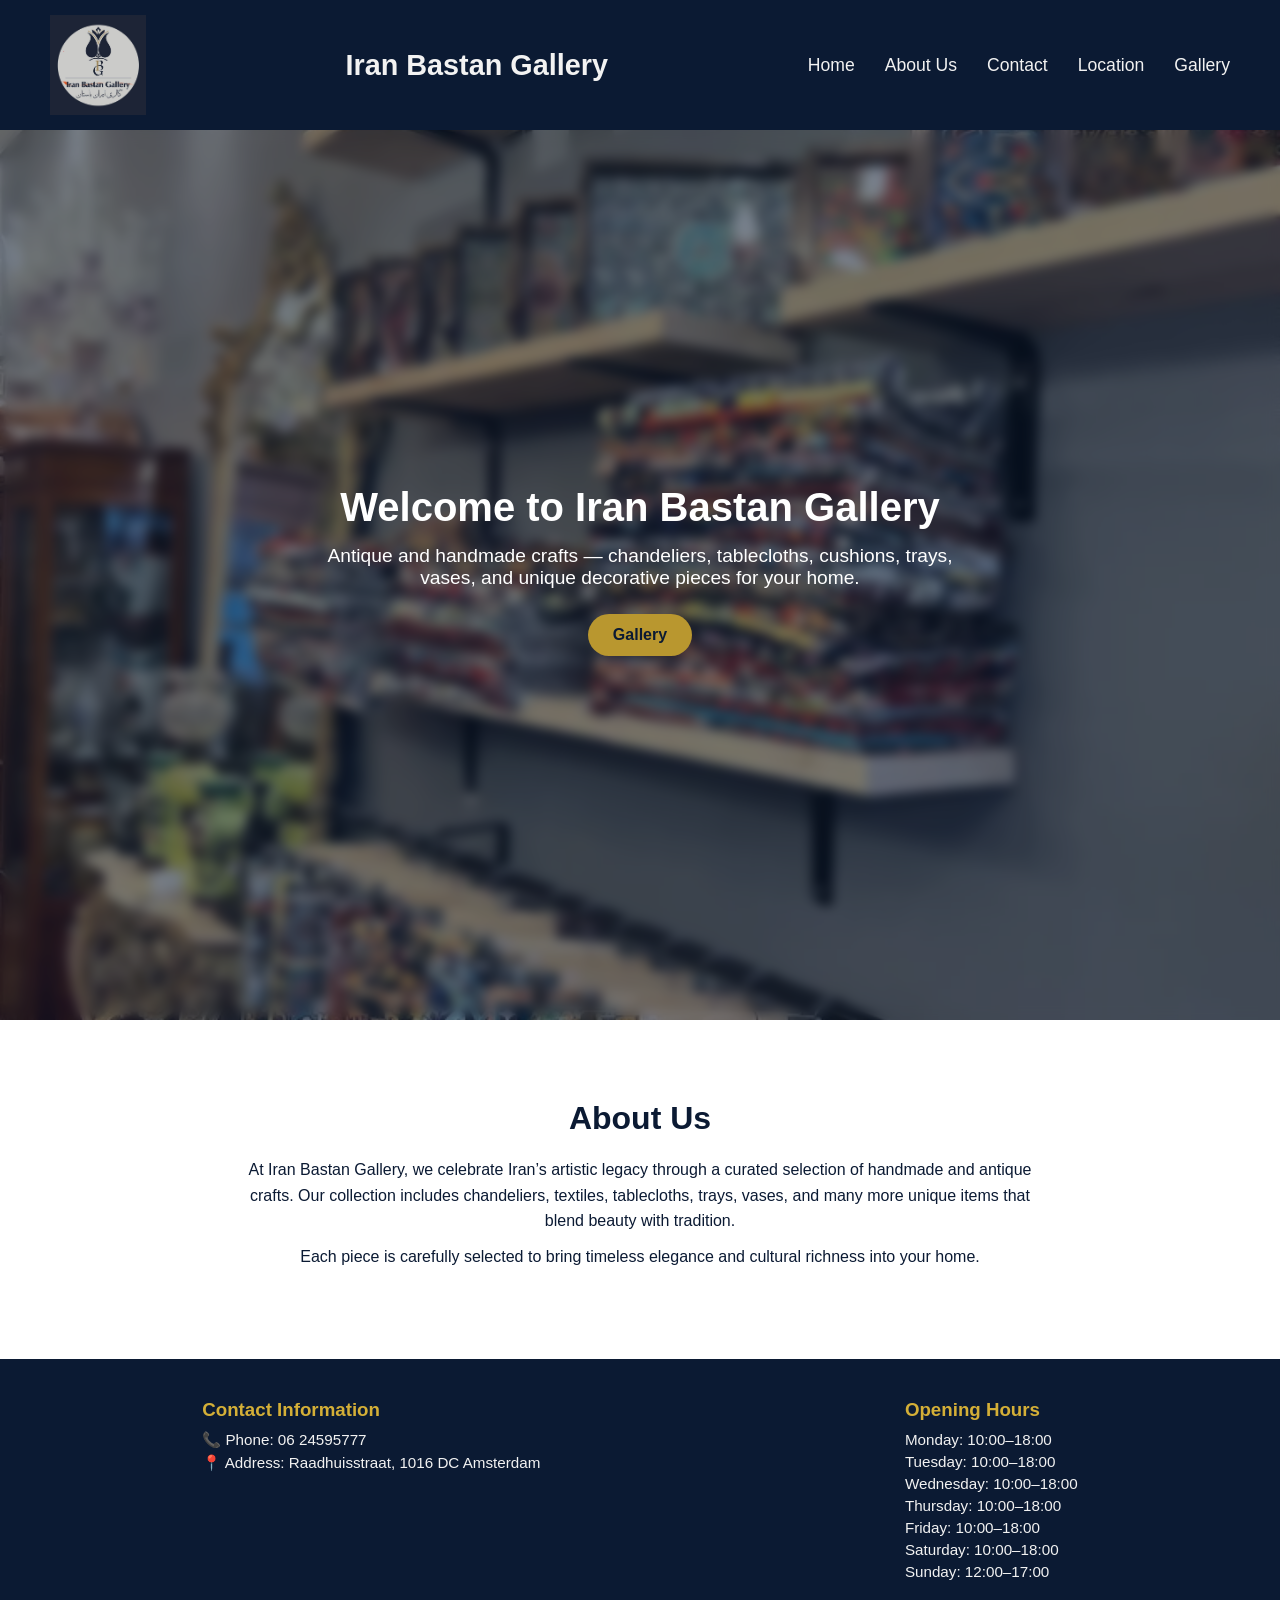
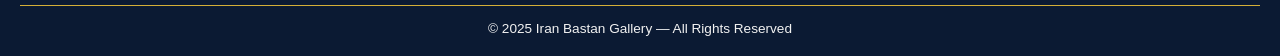
==== index.html @ e0a8ccb2 "Add files via upload" ====
<!DOCTYPE html>
<html lang="nl"> 
<head>
    <meta charset="UTF-8">
    <meta name="viewport" content="width=device-width, initial-scale=1.0">
    <meta name="keywords" content="Iran, Bastan, Gallery, Art, Culture, History">
    <meta name="description" content="Explore the rich cultural heritage and stunning art of Iran at Iran-bastan-gallery. Discover antique and handmade crafts, chandeliers, tablecloths, cushions, trays, vases, and unique decorative pieces for your home.">
    <meta name="author" content="Iran-bastan-gallery">
    <title>Iran Bastan Gallery</title>
    <link rel="stylesheet" href="style/style.css">
</head>

<body>

    <header>
        <img src="image/Logo .jpg" alt="Iran Bastan Gallery Logo" class="logo">
        <h1>Iran Bastan Gallery</h1>
        <nav>
            <ul>
                <li><a href="#home">Home</a></li>
                <li><a href="#about">About Us</a></li>
                <li><a href="#contact">Contact</a></li>
                <li><a href="#contact">Location</a></li>
                <li><a href="gallary.html">Gallery</a></li>
            </ul>
        </nav>
    </header>

    <section id="home" class="hero">
        <div class="hero-overlay"></div>
        <div class="hero-text">
            <h2>Welcome to Iran Bastan Gallery</h2>
            <p>Antique and handmade crafts — chandeliers, tablecloths, cushions, trays, vases, and unique decorative pieces for your home.</p>
            <a href="gallary.html" class="btn btn-gallery">Gallery</a>
        </div>
    </section>

    <!-- ABOUT SECTION -->
    <section id="about" class="about">
        <h2>About Us</h2>
        <p>At Iran Bastan Gallery, we celebrate Iran’s artistic legacy through a curated selection of handmade and antique crafts. Our collection includes chandeliers, textiles, tablecloths, trays, vases, and many more unique items that blend beauty with tradition.</p>
        <p>Each piece is carefully selected to bring timeless elegance and cultural richness into your home.</p>
    </section>

    <!-- FOOTER -->
    <footer id="contact">
        <div class="footer-content">
            <div class="footer-section">
                <h3>Contact Information</h3>
                <p>📞 Phone: 06 24595777</p>
                <p>📍 Address: Raadhuisstraat, 1016 DC Amsterdam</p>
            </div>
            <div class="footer-section">
                <h3>Opening Hours</h3>
                <p>Monday: 10:00–18:00</p>
                <p>Tuesday: 10:00–18:00</p>
                <p>Wednesday: 10:00–18:00</p>
                <p>Thursday: 10:00–18:00</p>
                <p>Friday: 10:00–18:00</p>
                <p>Saturday: 10:00–18:00</p>
                <p>Sunday: 12:00–17:00</p>
            </div>
        </div>
        <div class="footer-bottom">
            <p>© 2025 Iran Bastan Gallery — All Rights Reserved</p>
        </div>
    </footer>
</body>
</html>
---- style/style.css ----
* {
    margin: 0;
    padding: 0;
    box-sizing: border-box;
}

/* Algemene instellingen */
body {
    font-family: 'Poppins', sans-serif;
    background-color: #f9f9f9;
    color: #0b1a33;
    padding-top: 120px; /* ruimte voor vaste header */
}

/* HEADER */
header {
    width: 100%;
    position: fixed;
    top: 0;
    left: 0;
    background-color: #0b1a33;
    display: flex;
    justify-content: space-between;
    align-items: center;
    padding: 15px 50px;
    z-index: 1000;
}

/* Logo */
header .logo {
    height: 100px;
    width: auto;
    object-fit: contain;
}

/* Titel */
header h1 {
    color: #f2f2f2;
    font-size: 1.8rem;
    font-weight: 600;
}

/* Navigatie */
nav ul {
    list-style: none; /* Verwijdert eventuele lijststippen */
    display: flex;
    gap: 30px;
}

nav a {
    text-decoration: none;
    color: #f2f2f2;
    font-weight: 500;
    font-size: 1.1rem;
    transition: color 0.3s ease, transform 0.2s ease;
}

nav a:hover,
nav li.active a { /* Stijl voor de actieve link in de navigatie */
    color: #d4af37;
    transform: scale(1.05);
}

/* HERO SECTION met achtergrondfoto (Alleen voor Homepage) */
.hero {
    position: relative;
    background: url('../image/foto2.webp') center/cover no-repeat;
    height: 100vh;
    display: flex;
    align-items: center;
    justify-content: center;
    text-align: center;
    overflow: hidden;
}

/* Lichte en blurry overlay */
.hero-overlay {
    position: absolute;
    top: 0;
    left: 0;
    width: 100%;
    height: 100%;
    backdrop-filter: blur(6px);
    background-color: rgba(11, 26, 51, 0.55); /* donkerblauw met transparantie */
}

/* Tekst bovenop de foto */
.hero-text {
    position: relative;
    color: #fff;
    max-width: 700px;
    z-index: 1;
    padding: 20px;
}

.hero h2 {
    font-size: 2.5rem;
    margin-bottom: 15px;
}

.hero p {
    font-size: 1.2rem;
    margin-bottom: 25px;
}

/* Knop */
.btn {
    display: inline-block;
    background-color: #d4af37;
    color: #0b1a33;
    padding: 12px 25px;
    text-decoration: none;
    border-radius: 30px;
    font-weight: 600;
    transition: background 0.3s ease, transform 0.2s ease;
}

.btn:hover {
    background-color: #b9972f;
    transform: scale(1.05);
}

/* HERO KNOP NAAR GALLERY OP HOMEPAGE */
.btn-gallery {
    background-color: #b9972f;
    color: #0b1a33;
}

.btn-gallery:hover {
    background-color: #d4af37;
    transform: scale(1.05);
}

/* ABOUT SECTION (Alleen voor Homepage/About Us) */
.about {
    text-align: center;
    padding: 80px 20px;
    background-color: #fff;
}

.about h2 {
    font-size: 2rem;
    margin-bottom: 20px;
}

.about p {
    max-width: 800px;
    margin: 10px auto;
    line-height: 1.6;
}

/* FOOTER */
footer {
    background-color: #0b1a33;
    color: #f2f2f2;
    padding: 40px 20px 20px 20px;
}

.footer-content {
    display: flex;
    flex-wrap: wrap;
    justify-content: space-around;
    gap: 40px;
    text-align: left;
    max-width: 1200px;
    margin: 0 auto;
}

.footer-section h3 {
    color: #d4af37;
    margin-bottom: 10px;
}

.footer-section p {
    margin-bottom: 5px;
    font-size: 0.95rem;
}

.footer-bottom {
    text-align: center;
    border-top: 1px solid #d4af37;
    margin-top: 20px;
    padding-top: 15px;
    font-size: 0.85rem;
}


/* GALLERY SPECIFIC STYLES */

/* VASTE HEADER ALLEEN VOOR GALLERY (wordt al via .fixed-header gebruikt) */

/* GALLERY SECTION */
.gallery {
    padding: 160px 20px 80px 20px; /* top-padding zodat content niet onder header valt */
    background-color: #f2f2f2;
    text-align: center;
    min-height: 100vh; /* Zorgt ervoor dat de footer onderaan staat, ook bij weinig content */
}

.gallery h2 {
    font-size: 2rem;
    margin-bottom: 40px;
    color: #0b1a33;
}

/* GRID VOOR FOTO'S EN VIDEO'S */
.gallery-container {
    display: grid;
    /* Responsive grid met een minimale kolombreedte van 280px */
    grid-template-columns: repeat(auto-fit, minmax(280px, 1fr)); 
    gap: 20px;
    justify-items: center;
    max-width: 1400px;
    margin: 0 auto;
}

.gallery-item {
    overflow: hidden;
    border-radius: 15px;
    box-shadow: 0 5px 15px rgba(0,0,0,0.2);
    transition: transform 0.3s ease, box-shadow 0.3s ease;
    width: 100%; /* Zorgt ervoor dat het item de volledige grid-kolom breedte inneemt */
}

/* Essentieel: Zorgt dat zowel foto's als video's mooi in de grid passen */
.gallery-item img,
.gallery-item video {
    width: 100%;
    height: 100%; /* Zorgt dat het de container vult */
    display: block;
    object-fit: cover; /* Belangrijk voor uniformiteit in de grid */
    border-radius: 10px;
}

/* Om de hoogte van de video/foto's in de grid te uniformeren. 
Dit maakt alle items even groot (vierkant) tenzij je video's/foto's in een vaste ratio zijn. */
.gallery-item {
    aspect-ratio: 16 / 9; /* Een veelgebruikte video/afbeeldingsratio */
}


.gallery-item:hover {
    transform: scale(1.03); /* Iets subtieler effect */
    box-shadow: 0 10px 20px rgba(0,0,0,0.3);
}

/* MEDIA QUERIES voor kleinere schermen */
@media (max-width: 900px) {
    header {
        flex-direction: column;
        text-align: center;
        padding: 10px 20px;
    }

    header h1 {
        font-size: 1.5rem;
        margin: 5px 0;
    }

    header .logo {
        height: 70px;
    }

    nav ul {
        gap: 15px;
        padding: 5px 0 10px 0;
    }

    body {
        padding-top: 170px; /* Meer ruimte voor de verticale header */
    }

    .gallery {
        padding-top: 200px; /* Meer ruimte voor de verticale header in gallery */
    }

    .footer-content {
        flex-direction: column;
        text-align: center;
        gap: 20px;
    }
}

@media (max-width: 500px) {
    nav ul {
        flex-wrap: wrap;
        justify-content: center;
    }

    nav a {
        font-size: 1rem;
    }

    .gallery-container {
        grid-template-columns: 1fr; /* 1 kolom op zeer kleine schermen */
    }

    .gallery-item {
        aspect-ratio: 4 / 3; /* Andere ratio voor mobiel */
    }
}
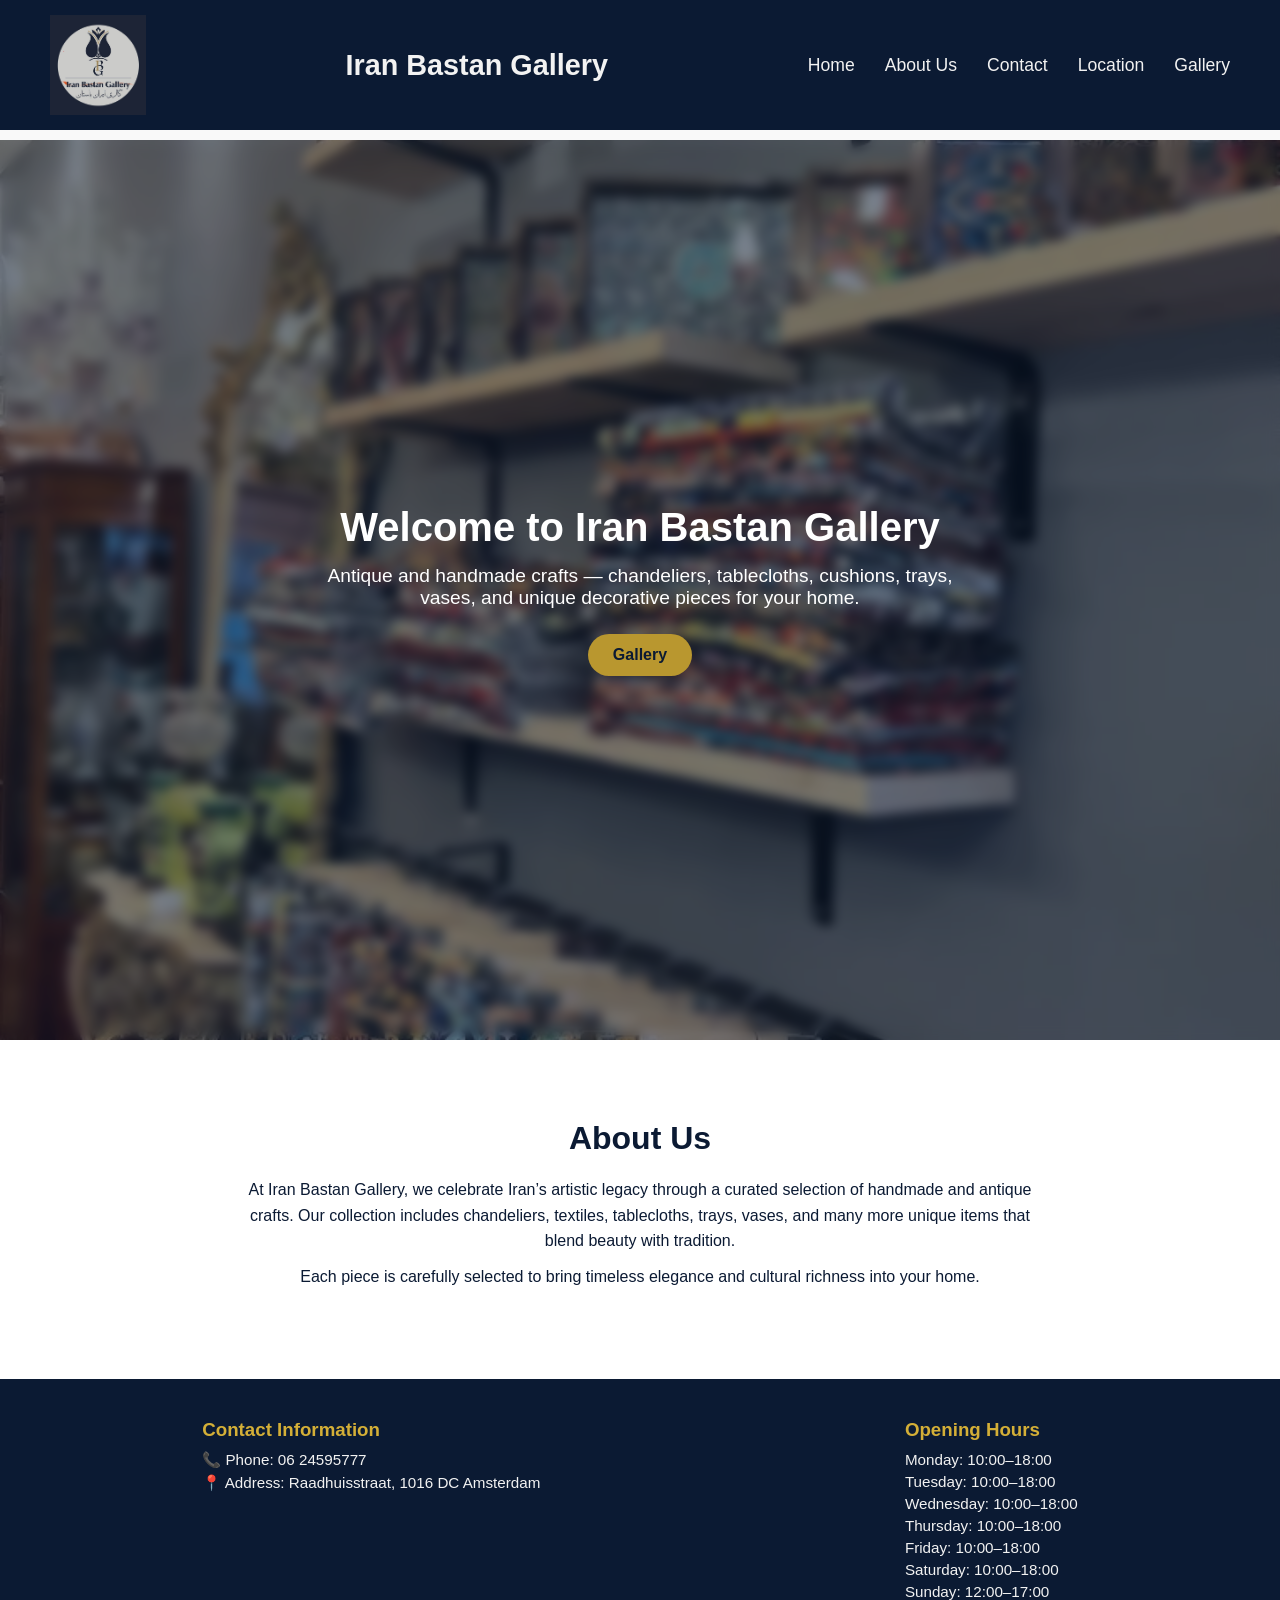
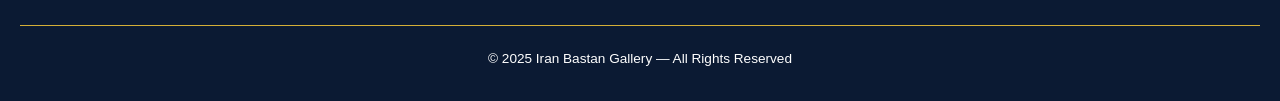
==== commit 6438f916: "Add files via upload" ====
--- a/index.html
+++ b/index.html
@@ -4,15 +4,16 @@
     <meta charset="UTF-8">
     <meta name="viewport" content="width=device-width, initial-scale=1.0">
     <meta name="keywords" content="Iran, Bastan, Gallery, Art, Culture, History">
-    <meta name="description" content="Explore the rich cultural heritage and stunning art of Iran at Iran-bastan-gallery. Discover antique and handmade crafts, chandeliers, tablecloths, cushions, trays, vases, and unique decorative pieces for your home.">
-    <meta name="author" content="Iran-bastan-gallery">
+    <meta name="description" content="Explore the rich cultural heritage and stunning art of Iran at Iran Bastan Gallery. Discover antique and handmade crafts, chandeliers, tablecloths, cushions, trays, vases, and unique decorative pieces for your home.">
+    <meta name="author" content="Iran Bastan Gallery">
     <title>Iran Bastan Gallery</title>
     <link rel="stylesheet" href="style/style.css">
 </head>
 
 <body>
 
-    <header>
+    <!-- ✅ Toegevoegde class -->
+    <header class="fixed-header">
         <img src="image/Logo .jpg" alt="Iran Bastan Gallery Logo" class="logo">
         <h1>Iran Bastan Gallery</h1>
         <nav>
@@ -35,14 +36,12 @@
         </div>
     </section>
 
-    <!-- ABOUT SECTION -->
     <section id="about" class="about">
         <h2>About Us</h2>
         <p>At Iran Bastan Gallery, we celebrate Iran’s artistic legacy through a curated selection of handmade and antique crafts. Our collection includes chandeliers, textiles, tablecloths, trays, vases, and many more unique items that blend beauty with tradition.</p>
         <p>Each piece is carefully selected to bring timeless elegance and cultural richness into your home.</p>
     </section>
 
-    <!-- FOOTER -->
     <footer id="contact">
         <div class="footer-content">
             <div class="footer-section">
@@ -65,5 +64,6 @@
             <p>© 2025 Iran Bastan Gallery — All Rights Reserved</p>
         </div>
     </footer>
+
 </body>
-</html>+</html>
--- a/style/style.css
+++ b/style/style.css
@@ -1,3 +1,4 @@
+/* RESET */
 * {
     margin: 0;
     padding: 0;
@@ -9,11 +10,12 @@
     font-family: 'Poppins', sans-serif;
     background-color: #f9f9f9;
     color: #0b1a33;
-    padding-top: 120px; /* ruimte voor vaste header */
+    padding-top: 140px; /* ruimte voor vaste header */
 }
 
 /* HEADER */
-header {
+header,
+.fixed-header {
     width: 100%;
     position: fixed;
     top: 0;
@@ -27,7 +29,8 @@
 }
 
 /* Logo */
-header .logo {
+header .logo,
+.fixed-header .logo {
     height: 100px;
     width: auto;
     object-fit: contain;
@@ -42,7 +45,7 @@
 
 /* Navigatie */
 nav ul {
-    list-style: none; /* Verwijdert eventuele lijststippen */
+    list-style: none;
     display: flex;
     gap: 30px;
 }
@@ -56,12 +59,12 @@
 }
 
 nav a:hover,
-nav li.active a { /* Stijl voor de actieve link in de navigatie */
+nav li.active a {
     color: #d4af37;
     transform: scale(1.05);
 }
 
-/* HERO SECTION met achtergrondfoto (Alleen voor Homepage) */
+/* HERO SECTION */
 .hero {
     position: relative;
     background: url('../image/foto2.webp') center/cover no-repeat;
@@ -73,7 +76,6 @@
     overflow: hidden;
 }
 
-/* Lichte en blurry overlay */
 .hero-overlay {
     position: absolute;
     top: 0;
@@ -81,10 +83,9 @@
     width: 100%;
     height: 100%;
     backdrop-filter: blur(6px);
-    background-color: rgba(11, 26, 51, 0.55); /* donkerblauw met transparantie */
-}
-
-/* Tekst bovenop de foto */
+    background-color: rgba(11, 26, 51, 0.55);
+}
+
 .hero-text {
     position: relative;
     color: #fff;
@@ -103,7 +104,7 @@
     margin-bottom: 25px;
 }
 
-/* Knop */
+/* Knoppen */
 .btn {
     display: inline-block;
     background-color: #d4af37;
@@ -120,7 +121,6 @@
     transform: scale(1.05);
 }
 
-/* HERO KNOP NAAR GALLERY OP HOMEPAGE */
 .btn-gallery {
     background-color: #b9972f;
     color: #0b1a33;
@@ -128,10 +128,9 @@
 
 .btn-gallery:hover {
     background-color: #d4af37;
-    transform: scale(1.05);
-}
-
-/* ABOUT SECTION (Alleen voor Homepage/About Us) */
+}
+
+/* ABOUT SECTION */
 .about {
     text-align: center;
     padding: 80px 20px;
@@ -177,24 +176,21 @@
 }
 
 .footer-bottom {
+    background: #0b1a33;
+    color: #fff;
     text-align: center;
     border-top: 1px solid #d4af37;
     margin-top: 20px;
-    padding-top: 15px;
+    padding: 25px 0 15px 0;
     font-size: 0.85rem;
 }
-
-
-/* GALLERY SPECIFIC STYLES */
-
-/* VASTE HEADER ALLEEN VOOR GALLERY (wordt al via .fixed-header gebruikt) */
 
 /* GALLERY SECTION */
 .gallery {
-    padding: 160px 20px 80px 20px; /* top-padding zodat content niet onder header valt */
+    padding: 160px 20px 80px 20px;
     background-color: #f2f2f2;
     text-align: center;
-    min-height: 100vh; /* Zorgt ervoor dat de footer onderaan staat, ook bij weinig content */
+    min-height: 100vh;
 }
 
 .gallery h2 {
@@ -203,11 +199,16 @@
     color: #0b1a33;
 }
 
-/* GRID VOOR FOTO'S EN VIDEO'S */
+.video-title {
+    margin: 70px 0 30px 0;
+    font-size: 2rem;
+    color: #0b1a33;
+}
+
+/* GRID */
 .gallery-container {
     display: grid;
-    /* Responsive grid met een minimale kolombreedte van 280px */
-    grid-template-columns: repeat(auto-fit, minmax(280px, 1fr)); 
+    grid-template-columns: repeat(auto-fit, minmax(280px, 1fr));
     gap: 20px;
     justify-items: center;
     max-width: 1400px;
@@ -219,32 +220,78 @@
     border-radius: 15px;
     box-shadow: 0 5px 15px rgba(0,0,0,0.2);
     transition: transform 0.3s ease, box-shadow 0.3s ease;
-    width: 100%; /* Zorgt ervoor dat het item de volledige grid-kolom breedte inneemt */
-}
-
-/* Essentieel: Zorgt dat zowel foto's als video's mooi in de grid passen */
+    width: 100%;
+    aspect-ratio: 16 / 9;
+}
+
 .gallery-item img,
 .gallery-item video {
     width: 100%;
-    height: 100%; /* Zorgt dat het de container vult */
+    height: 100%;
     display: block;
-    object-fit: cover; /* Belangrijk voor uniformiteit in de grid */
+    object-fit: cover;
     border-radius: 10px;
 }
 
-/* Om de hoogte van de video/foto's in de grid te uniformeren. 
-Dit maakt alle items even groot (vierkant) tenzij je video's/foto's in een vaste ratio zijn. */
-.gallery-item {
-    aspect-ratio: 16 / 9; /* Een veelgebruikte video/afbeeldingsratio */
-}
-
-
+/* VIDEO AANPASSINGEN */
+.gallery-item.video-item {
+    aspect-ratio: 16 / 10;
+    position: relative;
+}
+
+.gallery-item.video-item video {
+    border-bottom: 4px solid #d4af37;
+}
+
+.gallery-item.video-item::after {
+    content: "VIDEO";
+    position: absolute;
+    bottom: 6px;
+    right: 10px;
+    background: rgba(0,0,0,0.6);
+    color: #fff;
+    padding: 3px 8px;
+    font-size: 0.75rem;
+    border-radius: 4px;
+}
+
+/* HOVER EFFECT */
 .gallery-item:hover {
-    transform: scale(1.03); /* Iets subtieler effect */
+    transform: scale(1.03);
     box-shadow: 0 10px 20px rgba(0,0,0,0.3);
 }
 
-/* MEDIA QUERIES voor kleinere schermen */
+/* LIGHTBOX */
+#lightbox {
+    position: fixed;
+    top: 0;
+    left: 0;
+    width: 100%;
+    height: 100%;
+    background: rgba(0,0,0,0.85);
+    display: none;
+    justify-content: center;
+    align-items: center;
+    z-index: 2000;
+}
+
+#lightbox-content img,
+#lightbox-content video {
+    max-width: 90%;
+    max-height: 90%;
+    border-radius: 10px;
+}
+
+#closeBtn {
+    position: absolute;
+    top: 25px;
+    right: 40px;
+    font-size: 3rem;
+    color: white;
+    cursor: pointer;
+}
+
+/* MEDIA QUERIES */
 @media (max-width: 900px) {
     header {
         flex-direction: column;
@@ -267,11 +314,11 @@
     }
 
     body {
-        padding-top: 170px; /* Meer ruimte voor de verticale header */
+        padding-top: 170px;
     }
 
     .gallery {
-        padding-top: 200px; /* Meer ruimte voor de verticale header in gallery */
+        padding-top: 200px;
     }
 
     .footer-content {
@@ -280,22 +327,3 @@
         gap: 20px;
     }
 }
-
-@media (max-width: 500px) {
-    nav ul {
-        flex-wrap: wrap;
-        justify-content: center;
-    }
-
-    nav a {
-        font-size: 1rem;
-    }
-
-    .gallery-container {
-        grid-template-columns: 1fr; /* 1 kolom op zeer kleine schermen */
-    }
-
-    .gallery-item {
-        aspect-ratio: 4 / 3; /* Andere ratio voor mobiel */
-    }
-}
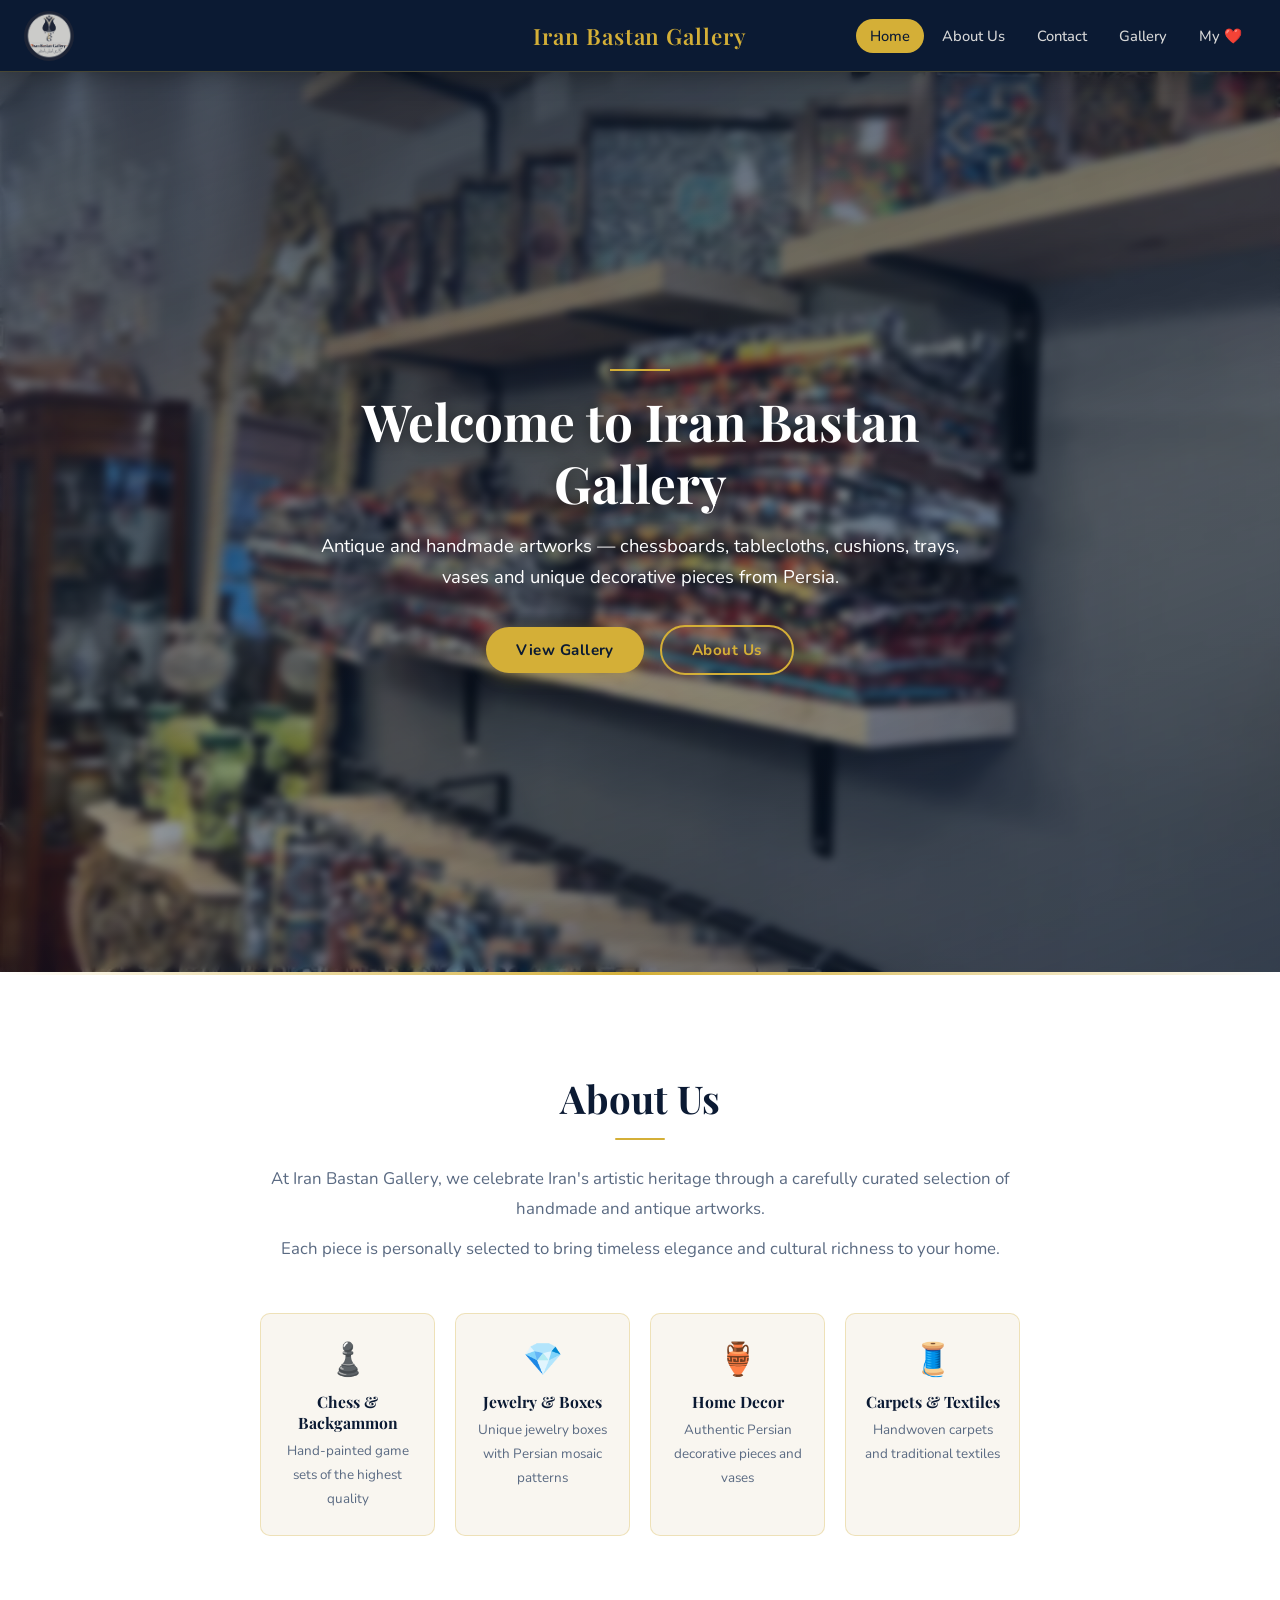
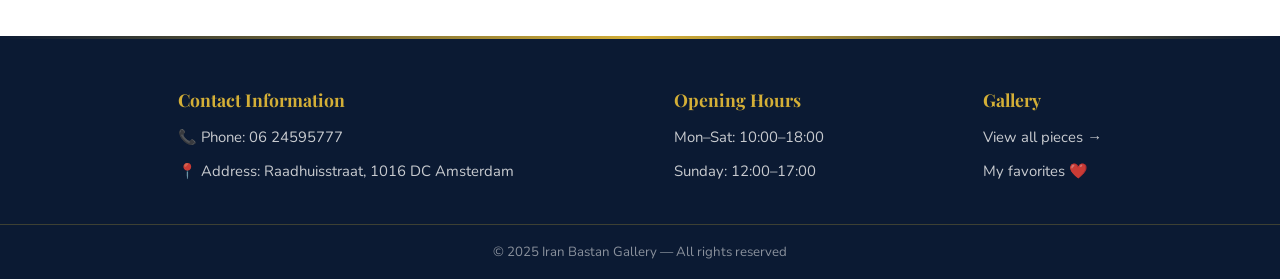
==== commit acfe1c59: "Add files via upload" ====
--- a/index.html
+++ b/index.html
@@ -1,69 +1,106 @@
-<!DOCTYPE html>
-<html lang="nl"> 
-<head>
-    <meta charset="UTF-8">
-    <meta name="viewport" content="width=device-width, initial-scale=1.0">
-    <meta name="keywords" content="Iran, Bastan, Gallery, Art, Culture, History">
-    <meta name="description" content="Explore the rich cultural heritage and stunning art of Iran at Iran Bastan Gallery. Discover antique and handmade crafts, chandeliers, tablecloths, cushions, trays, vases, and unique decorative pieces for your home.">
-    <meta name="author" content="Iran Bastan Gallery">
-    <title>Iran Bastan Gallery</title>
-    <link rel="stylesheet" href="style/style.css">
-</head>
-
-<body>
-
-    <!-- ✅ Toegevoegde class -->
-    <header class="fixed-header">
-        <img src="image/Logo .jpg" alt="Iran Bastan Gallery Logo" class="logo">
-        <h1>Iran Bastan Gallery</h1>
-        <nav>
-            <ul>
-                <li><a href="#home">Home</a></li>
-                <li><a href="#about">About Us</a></li>
-                <li><a href="#contact">Contact</a></li>
-                <li><a href="#contact">Location</a></li>
-                <li><a href="gallary.html">Gallery</a></li>
-            </ul>
-        </nav>
-    </header>
-
-    <section id="home" class="hero">
-        <div class="hero-overlay"></div>
-        <div class="hero-text">
-            <h2>Welcome to Iran Bastan Gallery</h2>
-            <p>Antique and handmade crafts — chandeliers, tablecloths, cushions, trays, vases, and unique decorative pieces for your home.</p>
-            <a href="gallary.html" class="btn btn-gallery">Gallery</a>
-        </div>
-    </section>
-
-    <section id="about" class="about">
-        <h2>About Us</h2>
-        <p>At Iran Bastan Gallery, we celebrate Iran’s artistic legacy through a curated selection of handmade and antique crafts. Our collection includes chandeliers, textiles, tablecloths, trays, vases, and many more unique items that blend beauty with tradition.</p>
-        <p>Each piece is carefully selected to bring timeless elegance and cultural richness into your home.</p>
-    </section>
-
-    <footer id="contact">
-        <div class="footer-content">
-            <div class="footer-section">
-                <h3>Contact Information</h3>
-                <p>📞 Phone: 06 24595777</p>
-                <p>📍 Address: Raadhuisstraat, 1016 DC Amsterdam</p>
-            </div>
-            <div class="footer-section">
-                <h3>Opening Hours</h3>
-                <p>Monday: 10:00–18:00</p>
-                <p>Tuesday: 10:00–18:00</p>
-                <p>Wednesday: 10:00–18:00</p>
-                <p>Thursday: 10:00–18:00</p>
-                <p>Friday: 10:00–18:00</p>
-                <p>Saturday: 10:00–18:00</p>
-                <p>Sunday: 12:00–17:00</p>
-            </div>
-        </div>
-        <div class="footer-bottom">
-            <p>© 2025 Iran Bastan Gallery — All Rights Reserved</p>
-        </div>
-    </footer>
-
-</body>
-</html>
+<!DOCTYPE html>
+<html lang="en">
+<head>
+    <meta charset="UTF-8">
+    <meta name="viewport" content="width=device-width, initial-scale=1.0">
+    <meta name="keywords" content="Iran, Bastan, Gallery, Art, Culture, Crafts, Amsterdam">
+    <meta name="description" content="Iran Bastan Gallery — Handmade and antique Persian artworks in Amsterdam. Chessboards, jewelry boxes, carpets and more.">
+    <meta name="author" content="Iran Bastan Gallery">
+    <title>Iran Bastan Gallery</title>
+    <link rel="stylesheet" href="style/style.css">
+    <link rel="preconnect" href="https://fonts.googleapis.com">
+</head>
+<body>
+
+<!-- HEADER -->
+<header class="fixed-header">
+    <img src="image/Logo .jpg" alt="Iran Bastan Gallery Logo" class="logo">
+    <h1>Iran Bastan Gallery</h1>
+    <button class="hamburger" id="hamburger" aria-label="Open menu">
+        <span></span><span></span><span></span>
+    </button>
+    <nav id="main-nav">
+        <ul>
+            <li class="active"><a href="index.html">Home</a></li>
+            <li><a href="#about">About Us</a></li>
+            <li><a href="#contact">Contact</a></li>
+            <li><a href="gallary.html">Gallery</a></li>
+            <li><a href="heart.html">My ❤️</a></li>
+        </ul>
+    </nav>
+</header>
+
+<!-- HERO -->
+<section id="home" class="hero">
+    <div class="hero-overlay"></div>
+    <div class="hero-text">
+        <span class="hero-ornament"></span>
+        <h2>Welcome to Iran Bastan Gallery</h2>
+        <p>Antique and handmade artworks — chessboards, tablecloths, cushions, trays, vases and unique decorative pieces from Persia.</p>
+        <div class="hero-buttons">
+            <a href="gallary.html" class="btn">View Gallery</a>
+            <a href="#about" class="btn btn-outline">About Us</a>
+        </div>
+    </div>
+</section>
+
+<!-- ABOUT -->
+<section id="about" class="about">
+    <div class="about-inner reveal">
+        <h2>About Us</h2>
+        <div class="about-divider"></div>
+        <p>At Iran Bastan Gallery, we celebrate Iran's artistic heritage through a carefully curated selection of handmade and antique artworks.</p>
+        <p>Each piece is personally selected to bring timeless elegance and cultural richness to your home.</p>
+
+        <div class="about-features">
+            <div class="feature-card reveal">
+                <div class="feature-icon">♟️</div>
+                <h3>Chess & Backgammon</h3>
+                <p>Hand-painted game sets of the highest quality</p>
+            </div>
+            <div class="feature-card reveal">
+                <div class="feature-icon">💎</div>
+                <h3>Jewelry & Boxes</h3>
+                <p>Unique jewelry boxes with Persian mosaic patterns</p>
+            </div>
+            <div class="feature-card reveal">
+                <div class="feature-icon">🏺</div>
+                <h3>Home Decor</h3>
+                <p>Authentic Persian decorative pieces and vases</p>
+            </div>
+            <div class="feature-card reveal">
+                <div class="feature-icon">🧵</div>
+                <h3>Carpets & Textiles</h3>
+                <p>Handwoven carpets and traditional textiles</p>
+            </div>
+        </div>
+    </div>
+</section>
+
+<!-- FOOTER / CONTACT -->
+<footer id="contact">
+    <div class="footer-content">
+        <div class="footer-section">
+            <h3>Contact Information</h3>
+            <p>📞 Phone: 06 24595777</p>
+            <p>📍 Address: Raadhuisstraat, 1016 DC Amsterdam</p>
+        </div>
+        <div class="footer-section">
+            <h3>Opening Hours</h3>
+            <p>Mon–Sat: 10:00–18:00</p>
+            <p>Sunday: 12:00–17:00</p>
+        </div>
+        <div class="footer-section">
+            <h3>Gallery</h3>
+            <p><a href="gallary.html" style="color:inherit;text-decoration:none;">View all pieces →</a></p>
+            <p><a href="heart.html" style="color:inherit;text-decoration:none;">My favorites ❤️</a></p>
+        </div>
+    </div>
+    <div class="footer-bottom">
+        <p>© 2025 Iran Bastan Gallery — All rights reserved</p>
+    </div>
+</footer>
+
+<script src="script/script.js"></script>
+</body>
+</html>
--- a/style/style.css
+++ b/style/style.css
@@ -1,329 +1,575 @@
-/* RESET */
-* {
-    margin: 0;
-    padding: 0;
-    box-sizing: border-box;
-}
-
-/* Algemene instellingen */
-body {
-    font-family: 'Poppins', sans-serif;
-    background-color: #f9f9f9;
-    color: #0b1a33;
-    padding-top: 140px; /* ruimte voor vaste header */
-}
-
-/* HEADER */
-header,
-.fixed-header {
-    width: 100%;
-    position: fixed;
-    top: 0;
-    left: 0;
-    background-color: #0b1a33;
-    display: flex;
-    justify-content: space-between;
-    align-items: center;
-    padding: 15px 50px;
-    z-index: 1000;
-}
-
-/* Logo */
-header .logo,
-.fixed-header .logo {
-    height: 100px;
-    width: auto;
-    object-fit: contain;
-}
-
-/* Titel */
-header h1 {
-    color: #f2f2f2;
-    font-size: 1.8rem;
-    font-weight: 600;
-}
-
-/* Navigatie */
-nav ul {
-    list-style: none;
-    display: flex;
-    gap: 30px;
-}
-
-nav a {
-    text-decoration: none;
-    color: #f2f2f2;
-    font-weight: 500;
-    font-size: 1.1rem;
-    transition: color 0.3s ease, transform 0.2s ease;
-}
-
-nav a:hover,
-nav li.active a {
-    color: #d4af37;
-    transform: scale(1.05);
-}
-
-/* HERO SECTION */
-.hero {
-    position: relative;
-    background: url('../image/foto2.webp') center/cover no-repeat;
-    height: 100vh;
-    display: flex;
-    align-items: center;
-    justify-content: center;
-    text-align: center;
-    overflow: hidden;
-}
-
-.hero-overlay {
-    position: absolute;
-    top: 0;
-    left: 0;
-    width: 100%;
-    height: 100%;
-    backdrop-filter: blur(6px);
-    background-color: rgba(11, 26, 51, 0.55);
-}
-
-.hero-text {
-    position: relative;
-    color: #fff;
-    max-width: 700px;
-    z-index: 1;
-    padding: 20px;
-}
-
-.hero h2 {
-    font-size: 2.5rem;
-    margin-bottom: 15px;
-}
-
-.hero p {
-    font-size: 1.2rem;
-    margin-bottom: 25px;
-}
-
-/* Knoppen */
-.btn {
-    display: inline-block;
-    background-color: #d4af37;
-    color: #0b1a33;
-    padding: 12px 25px;
-    text-decoration: none;
-    border-radius: 30px;
-    font-weight: 600;
-    transition: background 0.3s ease, transform 0.2s ease;
-}
-
-.btn:hover {
-    background-color: #b9972f;
-    transform: scale(1.05);
-}
-
-.btn-gallery {
-    background-color: #b9972f;
-    color: #0b1a33;
-}
-
-.btn-gallery:hover {
-    background-color: #d4af37;
-}
-
-/* ABOUT SECTION */
-.about {
-    text-align: center;
-    padding: 80px 20px;
-    background-color: #fff;
-}
-
-.about h2 {
-    font-size: 2rem;
-    margin-bottom: 20px;
-}
-
-.about p {
-    max-width: 800px;
-    margin: 10px auto;
-    line-height: 1.6;
-}
-
-/* FOOTER */
-footer {
-    background-color: #0b1a33;
-    color: #f2f2f2;
-    padding: 40px 20px 20px 20px;
-}
-
-.footer-content {
-    display: flex;
-    flex-wrap: wrap;
-    justify-content: space-around;
-    gap: 40px;
-    text-align: left;
-    max-width: 1200px;
-    margin: 0 auto;
-}
-
-.footer-section h3 {
-    color: #d4af37;
-    margin-bottom: 10px;
-}
-
-.footer-section p {
-    margin-bottom: 5px;
-    font-size: 0.95rem;
-}
-
-.footer-bottom {
-    background: #0b1a33;
-    color: #fff;
-    text-align: center;
-    border-top: 1px solid #d4af37;
-    margin-top: 20px;
-    padding: 25px 0 15px 0;
-    font-size: 0.85rem;
-}
-
-/* GALLERY SECTION */
-.gallery {
-    padding: 160px 20px 80px 20px;
-    background-color: #f2f2f2;
-    text-align: center;
-    min-height: 100vh;
-}
-
-.gallery h2 {
-    font-size: 2rem;
-    margin-bottom: 40px;
-    color: #0b1a33;
-}
-
-.video-title {
-    margin: 70px 0 30px 0;
-    font-size: 2rem;
-    color: #0b1a33;
-}
-
-/* GRID */
-.gallery-container {
-    display: grid;
-    grid-template-columns: repeat(auto-fit, minmax(280px, 1fr));
-    gap: 20px;
-    justify-items: center;
-    max-width: 1400px;
-    margin: 0 auto;
-}
-
-.gallery-item {
-    overflow: hidden;
-    border-radius: 15px;
-    box-shadow: 0 5px 15px rgba(0,0,0,0.2);
-    transition: transform 0.3s ease, box-shadow 0.3s ease;
-    width: 100%;
-    aspect-ratio: 16 / 9;
-}
-
-.gallery-item img,
-.gallery-item video {
-    width: 100%;
-    height: 100%;
-    display: block;
-    object-fit: cover;
-    border-radius: 10px;
-}
-
-/* VIDEO AANPASSINGEN */
-.gallery-item.video-item {
-    aspect-ratio: 16 / 10;
-    position: relative;
-}
-
-.gallery-item.video-item video {
-    border-bottom: 4px solid #d4af37;
-}
-
-.gallery-item.video-item::after {
-    content: "VIDEO";
-    position: absolute;
-    bottom: 6px;
-    right: 10px;
-    background: rgba(0,0,0,0.6);
-    color: #fff;
-    padding: 3px 8px;
-    font-size: 0.75rem;
-    border-radius: 4px;
-}
-
-/* HOVER EFFECT */
-.gallery-item:hover {
-    transform: scale(1.03);
-    box-shadow: 0 10px 20px rgba(0,0,0,0.3);
-}
-
-/* LIGHTBOX */
-#lightbox {
-    position: fixed;
-    top: 0;
-    left: 0;
-    width: 100%;
-    height: 100%;
-    background: rgba(0,0,0,0.85);
-    display: none;
-    justify-content: center;
-    align-items: center;
-    z-index: 2000;
-}
-
-#lightbox-content img,
-#lightbox-content video {
-    max-width: 90%;
-    max-height: 90%;
-    border-radius: 10px;
-}
-
-#closeBtn {
-    position: absolute;
-    top: 25px;
-    right: 40px;
-    font-size: 3rem;
-    color: white;
-    cursor: pointer;
-}
-
-/* MEDIA QUERIES */
-@media (max-width: 900px) {
-    header {
-        flex-direction: column;
-        text-align: center;
-        padding: 10px 20px;
-    }
-
-    header h1 {
-        font-size: 1.5rem;
-        margin: 5px 0;
-    }
-
-    header .logo {
-        height: 70px;
-    }
-
-    nav ul {
-        gap: 15px;
-        padding: 5px 0 10px 0;
-    }
-
-    body {
-        padding-top: 170px;
-    }
-
-    .gallery {
-        padding-top: 200px;
-    }
-
-    .footer-content {
-        flex-direction: column;
-        text-align: center;
-        gap: 20px;
-    }
-}
+/* =============================================
+   IRAN BASTAN GALLERY — Complete Stylesheet
+   Mobile-first · Luxury · Animated
+   ============================================= */
+
+@import url('https://fonts.googleapis.com/css2?family=Playfair+Display:ital,wght@0,400;0,600;0,700;1,400&family=Nunito:wght@300;400;500;600&display=swap');
+
+/* ---- CSS VARIABLES ---- */
+:root {
+    --navy:        #0b1a33;
+    --navy-light:  #122040;
+    --gold:        #d4af37;
+    --gold-dark:   #b9972f;
+    --gold-soft:   rgba(212,175,55,0.12);
+    --gold-border: rgba(212,175,55,0.3);
+    --cream:       #f9f6f0;
+    --white:       #ffffff;
+    --text:        #0b1a33;
+    --text-light:  #f2f2f2;
+    --text-muted:  #5a6a82;
+    --shadow-sm:   0 2px 12px rgba(11,26,51,0.10);
+    --shadow-md:   0 6px 24px rgba(11,26,51,0.15);
+    --shadow-lg:   0 16px 48px rgba(11,26,51,0.22);
+    --radius:      16px;
+    --radius-sm:   10px;
+    --ease:        cubic-bezier(.4,0,.2,1);
+    --header-h:    72px;
+}
+
+/* ---- RESET ---- */
+*, *::before, *::after { margin: 0; padding: 0; box-sizing: border-box; }
+html { scroll-behavior: smooth; -webkit-text-size-adjust: 100%; }
+img  { max-width: 100%; display: block; }
+
+/* ---- BASE ---- */
+body {
+    font-family: 'Nunito', sans-serif;
+    background-color: var(--cream);
+    color: var(--text);
+    padding-top: var(--header-h);
+    overflow-x: hidden;
+}
+
+/* =============================================
+   HEADER & NAV
+   ============================================= */
+.fixed-header {
+    width: 100%;
+    position: fixed;
+    top: 0; left: 0;
+    height: var(--header-h);
+    background-color: var(--navy);
+    display: flex;
+    justify-content: space-between;
+    align-items: center;
+    padding: 0 24px;
+    z-index: 1000;
+    box-shadow: 0 2px 24px rgba(0,0,0,0.35);
+    border-bottom: 1px solid var(--gold-border);
+}
+
+.fixed-header .logo {
+    height: 50px;
+    width: 50px;
+    object-fit: cover;
+    border-radius: 50%;
+    flex-shrink: 0;
+}
+
+.fixed-header h1 {
+    font-family: 'Playfair Display', serif;
+    color: var(--gold);
+    font-size: clamp(0.95rem, 2.5vw, 1.4rem);
+    font-weight: 600;
+    letter-spacing: 0.04em;
+    position: absolute;
+    left: 50%;
+    transform: translateX(-50%);
+    white-space: nowrap;
+    pointer-events: none;
+}
+
+/* ---- Hamburger ---- */
+.hamburger {
+    display: none;
+    flex-direction: column;
+    gap: 5px;
+    cursor: pointer;
+    padding: 8px;
+    background: none;
+    border: none;
+    z-index: 1010;
+}
+.hamburger span {
+    display: block;
+    width: 26px;
+    height: 2px;
+    background: var(--gold);
+    border-radius: 2px;
+    transition: all 0.35s var(--ease);
+}
+.hamburger.open span:nth-child(1) { transform: translateY(7px) rotate(45deg); }
+.hamburger.open span:nth-child(2) { opacity: 0; transform: scaleX(0); }
+.hamburger.open span:nth-child(3) { transform: translateY(-7px) rotate(-45deg); }
+
+/* ---- Nav ---- */
+nav ul { list-style: none; display: flex; gap: 4px; align-items: center; }
+nav a {
+    text-decoration: none;
+    color: #d8d8d8;
+    font-weight: 500;
+    font-size: 0.92rem;
+    padding: 7px 14px;
+    border-radius: 20px;
+    transition: all 0.25s var(--ease);
+    white-space: nowrap;
+}
+nav a:hover,
+nav li.active a {
+    color: var(--navy);
+    background: var(--gold);
+}
+
+/* =============================================
+   HERO
+   ============================================= */
+.hero {
+    position: relative;
+    background: url('../image/foto2.webp') center/cover no-repeat;
+    height: 100svh;
+    min-height: 500px;
+    display: flex;
+    align-items: center;
+    justify-content: center;
+    text-align: center;
+    overflow: hidden;
+}
+
+.hero-overlay {
+    position: absolute;
+    inset: 0;
+    backdrop-filter: blur(4px);
+    background: linear-gradient(160deg, rgba(11,26,51,0.75) 0%, rgba(11,26,51,0.45) 60%, rgba(11,26,51,0.65) 100%);
+}
+
+.hero-text {
+    position: relative;
+    z-index: 1;
+    color: var(--white);
+    max-width: 680px;
+    padding: 24px 20px;
+    animation: heroFadeUp 1s var(--ease) both;
+}
+
+.hero-ornament {
+    display: block;
+    width: 60px;
+    height: 2px;
+    background: var(--gold);
+    margin: 0 auto 20px;
+    animation: heroFadeUp 1s 0.1s var(--ease) both;
+}
+
+.hero-text h2 {
+    font-family: 'Playfair Display', serif;
+    font-size: clamp(1.9rem, 6vw, 3.2rem);
+    line-height: 1.2;
+    margin-bottom: 16px;
+    text-shadow: 0 2px 16px rgba(0,0,0,0.5);
+}
+
+.hero-text p {
+    font-size: clamp(1rem, 2.5vw, 1.15rem);
+    opacity: 0.92;
+    margin-bottom: 32px;
+    line-height: 1.7;
+    animation: heroFadeUp 1s 0.2s var(--ease) both;
+}
+
+.hero-buttons { animation: heroFadeUp 1s 0.35s var(--ease) both; }
+
+@keyframes heroFadeUp {
+    from { opacity: 0; transform: translateY(28px); }
+    to   { opacity: 1; transform: translateY(0); }
+}
+
+/* =============================================
+   BUTTONS
+   ============================================= */
+.btn {
+    display: inline-block;
+    background-color: var(--gold);
+    color: var(--navy);
+    padding: 13px 30px;
+    text-decoration: none;
+    border-radius: 30px;
+    font-weight: 700;
+    font-size: 0.95rem;
+    letter-spacing: 0.03em;
+    transition: all 0.28s var(--ease);
+    box-shadow: 0 4px 16px rgba(212,175,55,0.35);
+}
+.btn:hover {
+    background-color: var(--gold-dark);
+    transform: translateY(-2px);
+    box-shadow: 0 8px 24px rgba(212,175,55,0.45);
+}
+.btn:active { transform: translateY(0); }
+
+.btn-outline {
+    background: transparent;
+    border: 2px solid var(--gold);
+    color: var(--gold);
+    box-shadow: none;
+    margin-left: 12px;
+}
+.btn-outline:hover {
+    background: var(--gold);
+    color: var(--navy);
+    box-shadow: 0 8px 24px rgba(212,175,55,0.35);
+}
+
+/* =============================================
+   ABOUT
+   ============================================= */
+.about {
+    text-align: center;
+    padding: clamp(60px, 10vw, 100px) 24px;
+    background: var(--white);
+    position: relative;
+    overflow: hidden;
+}
+.about::before {
+    content: '';
+    position: absolute;
+    top: 0; left: 0; right: 0;
+    height: 3px;
+    background: linear-gradient(90deg, transparent, var(--gold), transparent);
+}
+
+.about-inner {
+    max-width: 760px;
+    margin: 0 auto;
+}
+
+.about h2 {
+    font-family: 'Playfair Display', serif;
+    font-size: clamp(1.6rem, 5vw, 2.4rem);
+    margin-bottom: 12px;
+    color: var(--navy);
+}
+
+.about-divider {
+    width: 50px;
+    height: 2px;
+    background: var(--gold);
+    margin: 14px auto 24px;
+    border-radius: 2px;
+}
+
+.about p {
+    font-size: clamp(0.95rem, 2vw, 1.05rem);
+    line-height: 1.8;
+    color: var(--text-muted);
+    margin-bottom: 10px;
+}
+
+.about-features {
+    display: grid;
+    grid-template-columns: repeat(auto-fit, minmax(160px, 1fr));
+    gap: 20px;
+    margin-top: 48px;
+    text-align: center;
+}
+.feature-card {
+    background: var(--cream);
+    border-radius: var(--radius-sm);
+    padding: 24px 16px;
+    border: 1px solid var(--gold-border);
+    transition: transform 0.3s var(--ease), box-shadow 0.3s var(--ease);
+}
+.feature-card:hover { transform: translateY(-4px); box-shadow: var(--shadow-md); }
+.feature-icon { font-size: 2rem; margin-bottom: 10px; }
+.feature-card h3 {
+    font-family: 'Playfair Display', serif;
+    font-size: 0.98rem;
+    color: var(--navy);
+    margin-bottom: 6px;
+}
+.feature-card p { font-size: 0.84rem; margin-bottom: 0; }
+
+/* =============================================
+   GALLERY PAGE
+   ============================================= */
+.gallery {
+    padding: calc(var(--header-h) + 48px) 16px 80px;
+    background: var(--cream);
+    min-height: 100vh;
+}
+.gallery > h2 {
+    font-family: 'Playfair Display', serif;
+    font-size: clamp(1.6rem, 5vw, 2.4rem);
+    color: var(--navy);
+    text-align: center;
+    margin-bottom: 8px;
+}
+.gallery-page-divider {
+    width: 50px; height: 2px;
+    background: var(--gold);
+    margin: 12px auto 36px;
+    border-radius: 2px;
+}
+
+/* Grid */
+.gallery-container {
+    display: grid;
+    grid-template-columns: repeat(3, 1fr);
+    gap: 20px;
+    max-width: 1300px;
+    margin: 0 auto;
+}
+
+/* Cards */
+.gallery-item {
+    background: var(--white);
+    border-radius: var(--radius);
+    padding: 12px;
+    box-shadow: var(--shadow-sm);
+    border: 1px solid rgba(212,175,55,0.15);
+    transition: transform 0.32s var(--ease), box-shadow 0.32s var(--ease);
+    opacity: 0;
+    transform: translateY(20px);
+    animation: cardIn 0.6s var(--ease) forwards;
+}
+.gallery-item:nth-child(1) { animation-delay: 0.05s; }
+.gallery-item:nth-child(2) { animation-delay: 0.10s; }
+.gallery-item:nth-child(3) { animation-delay: 0.15s; }
+.gallery-item:nth-child(4) { animation-delay: 0.20s; }
+.gallery-item:nth-child(5) { animation-delay: 0.25s; }
+.gallery-item:nth-child(6) { animation-delay: 0.30s; }
+.gallery-item:nth-child(7) { animation-delay: 0.35s; }
+.gallery-item:nth-child(8) { animation-delay: 0.40s; }
+
+@keyframes cardIn {
+    to { opacity: 1; transform: translateY(0); }
+}
+
+.gallery-item:hover {
+    transform: translateY(-6px) scale(1.01);
+    box-shadow: var(--shadow-lg);
+}
+
+.card-header {
+    display: flex;
+    justify-content: space-between;
+    align-items: flex-start;
+    gap: 8px;
+    margin-bottom: 10px;
+    padding: 0 2px;
+}
+.photo-title {
+    font-size: 0.84rem;
+    font-weight: 600;
+    color: var(--navy);
+    line-height: 1.3;
+    flex: 1;
+}
+.like-btn {
+    font-size: 1.5rem;
+    cursor: pointer;
+    transition: transform 0.2s var(--ease), color 0.2s;
+    flex-shrink: 0;
+    line-height: 1;
+    padding: 2px;
+    user-select: none;
+}
+.like-btn:hover { transform: scale(1.3); }
+.like-btn.liked { color: #e53935; animation: heartPop 0.3s var(--ease); }
+
+@keyframes heartPop {
+    0%   { transform: scale(1); }
+    50%  { transform: scale(1.45); }
+    100% { transform: scale(1); }
+}
+
+.gallery-item a { overflow: hidden; border-radius: var(--radius-sm); display: block; }
+.gallery-item img {
+    width: 100%;
+    height: 230px;
+    object-fit: cover;
+    border-radius: var(--radius-sm);
+    transition: transform 0.4s var(--ease);
+}
+.gallery-item:hover img { transform: scale(1.04); }
+
+/* Video section */
+.video-title {
+    font-family: 'Playfair Display', serif;
+    text-align: center;
+    margin: 60px 0 28px;
+    font-size: clamp(1.4rem, 4vw, 2rem);
+    color: var(--navy);
+}
+.video-grid {
+    display: grid;
+    grid-template-columns: repeat(4, 1fr);
+    gap: 16px;
+    max-width: 1300px;
+    margin: 0 auto;
+}
+.video-card {
+    background: var(--white);
+    border-radius: var(--radius);
+    overflow: hidden;
+    box-shadow: var(--shadow-sm);
+    border: 1px solid var(--gold-border);
+    transition: transform 0.3s var(--ease), box-shadow 0.3s var(--ease);
+}
+.video-card:hover { transform: translateY(-5px); box-shadow: var(--shadow-lg); }
+.video-card video {
+    width: 100%;
+    display: block;
+    aspect-ratio: 9/16;
+    object-fit: cover;
+    background: #000;
+}
+
+/* =============================================
+   LIGHTBOX
+   ============================================= */
+.lightbox {
+    display: none;
+    position: fixed;
+    inset: 0;
+    background: rgba(0,0,0,0.92);
+    justify-content: center;
+    align-items: center;
+    z-index: 9999;
+    padding: 20px;
+}
+.lightbox:target { display: flex; animation: fadeIn 0.25s var(--ease); }
+@keyframes fadeIn { from { opacity: 0; } to { opacity: 1; } }
+
+.lightbox img, .lightbox video {
+    max-width: 94%;
+    max-height: 90vh;
+    border-radius: var(--radius-sm);
+    box-shadow: 0 0 60px rgba(0,0,0,0.7);
+}
+.lightbox .close {
+    position: fixed;
+    top: 16px; right: 20px;
+    width: 44px; height: 44px;
+    background: white;
+    border-radius: 50%;
+    opacity: 0.85;
+    display: flex;
+    align-items: center;
+    justify-content: center;
+    text-decoration: none;
+    font-size: 1.1rem;
+    color: var(--navy);
+    font-weight: bold;
+    transition: opacity 0.2s, transform 0.2s;
+}
+.lightbox .close::before { content: '✕'; }
+.lightbox .close:hover { opacity: 1; transform: scale(1.1); }
+
+/* =============================================
+   FOOTER
+   ============================================= */
+footer {
+    background-color: var(--navy);
+    color: var(--text-light);
+    position: relative;
+}
+footer::before {
+    content: '';
+    position: absolute;
+    top: 0; left: 0; right: 0;
+    height: 3px;
+    background: linear-gradient(90deg, transparent, var(--gold), transparent);
+}
+.footer-content {
+    display: flex;
+    flex-wrap: wrap;
+    justify-content: space-around;
+    gap: 32px;
+    max-width: 1100px;
+    margin: 0 auto;
+    padding: 52px 24px 32px;
+}
+.footer-section h3 {
+    font-family: 'Playfair Display', serif;
+    color: var(--gold);
+    margin-bottom: 14px;
+    font-size: 1.1rem;
+}
+.footer-section p {
+    margin-bottom: 8px;
+    font-size: 0.93rem;
+    color: rgba(242,242,242,0.82);
+    line-height: 1.7;
+}
+.footer-bottom {
+    border-top: 1px solid rgba(212,175,55,0.25);
+    text-align: center;
+    padding: 18px 20px;
+    font-size: 0.83rem;
+    color: rgba(242,242,242,0.55);
+}
+.footer-bottom p { margin: 0; }
+
+/* =============================================
+   SCROLL REVEAL
+   ============================================= */
+.reveal {
+    opacity: 0;
+    transform: translateY(30px);
+    transition: opacity 0.7s var(--ease), transform 0.7s var(--ease);
+}
+.reveal.visible { opacity: 1; transform: translateY(0); }
+
+/* =============================================
+   RESPONSIVE
+   ============================================= */
+@media (max-width: 900px) {
+    .video-grid { grid-template-columns: repeat(2, 1fr); }
+}
+
+@media (max-width: 768px) {
+    :root { --header-h: 64px; }
+
+    .fixed-header { padding: 0 16px; }
+    .fixed-header h1 { font-size: 1rem; max-width: 46%; overflow: hidden; text-overflow: ellipsis; }
+
+    .hamburger { display: flex; }
+
+    nav {
+        position: fixed;
+        top: var(--header-h); left: 0;
+        width: 100%;
+        background: var(--navy-light);
+        border-top: 1px solid var(--gold-border);
+        max-height: 0;
+        overflow: hidden;
+        transition: max-height 0.4s var(--ease);
+        z-index: 999;
+    }
+    nav.open { max-height: 400px; padding-bottom: 12px; }
+    nav ul { flex-direction: column; gap: 0; padding: 8px 0; }
+    nav ul li { width: 100%; }
+    nav a { display: block; padding: 14px 24px; border-radius: 0; font-size: 1.05rem; border-bottom: 1px solid rgba(212,175,55,0.1); }
+    nav a:hover, nav li.active a { background: var(--gold-soft); color: var(--gold); }
+
+    .gallery-container { grid-template-columns: repeat(2, 1fr); gap: 14px; }
+    .gallery-item img { height: 180px; }
+
+    .video-grid { grid-template-columns: repeat(2, 1fr); gap: 12px; }
+
+    .about-features { grid-template-columns: repeat(2, 1fr); }
+
+    .btn-outline { margin-left: 0; margin-top: 10px; }
+}
+
+@media (max-width: 480px) {
+    .fixed-header h1 { display: none; }
+
+    .gallery-container { grid-template-columns: 1fr; }
+    .gallery-item img { height: 240px; }
+    .video-grid { grid-template-columns: 1fr; }
+
+    .about-features { grid-template-columns: 1fr; }
+    .footer-content { flex-direction: column; gap: 24px; padding: 36px 20px 24px; }
+}
